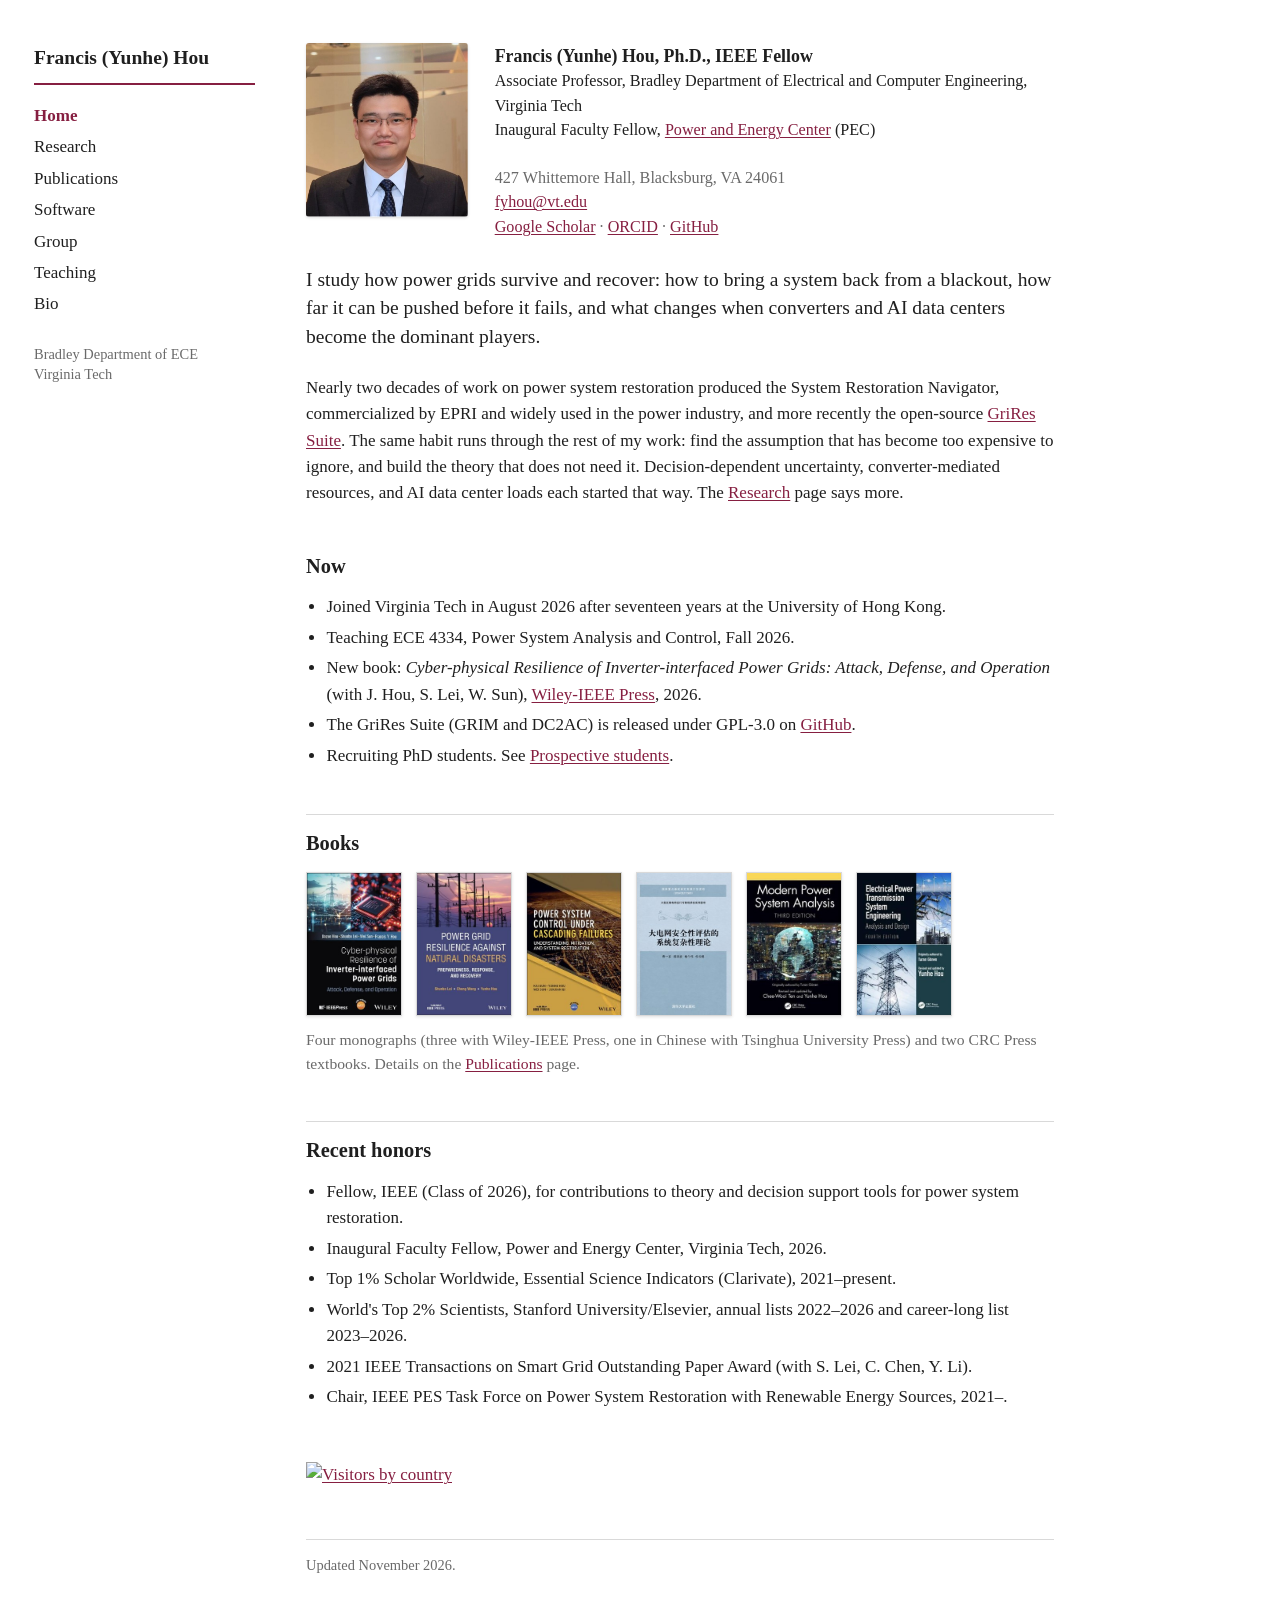
==== index.html @ f2b1e627 "Add 2010 book cover, 2026 preprints; remove duplicate entries - Books: cover for the 2010 Tsinghua U" ====
<!DOCTYPE html>
<html lang="en">
<head>
<meta charset="utf-8">
<meta name="viewport" content="width=device-width, initial-scale=1">
<title>Home — Francis (Yunhe) Hou</title>
<link rel="stylesheet" href="style.css">
<link rel="icon" href="favicon.svg" type="image/svg+xml">
</head>
<body>
<header class="side">
  <a class="name" href="index.html">Francis (Yunhe) Hou</a>
  <nav>
<a href="index.html" class="here">Home</a>
<a href="research.html">Research</a>
<a href="publications.html">Publications</a>
<a href="software.html">Software</a>
<a href="group.html">Group</a>
<a href="teaching.html">Teaching</a>
<a href="bio.html">Bio</a>
  </nav>
  <p class="foot">Bradley Department of ECE<br>Virginia Tech</p>
</header>
<main>

<div class="hero">
  <img src="photo.jpg" alt="Francis (Yunhe) Hou">
  <div class="who">
    <b>Francis (Yunhe) Hou, Ph.D., IEEE Fellow</b>
    Associate Professor, Bradley Department of Electrical and Computer Engineering, Virginia Tech<br>
    Inaugural Faculty Fellow, <a href="https://pec.ece.vt.edu/">Power and Energy Center</a> (PEC)<br><br>
    <span class="contact">
    427 Whittemore Hall, Blacksburg, VA 24061<br>
    <span class="em" data-u="fyhou" data-d="vt.edu">fyhou [at] vt.edu</span><br>
    <a href="https://scholar.google.com/citations?user=V7faMDwAAAAJ">Google Scholar</a> ·
    <a href="https://orcid.org/0000-0002-8882-9897">ORCID</a> ·
    <a href="https://github.com/GriRes">GitHub</a>
    </span>
  </div>
</div>

<p class="lede">I study how power grids survive and recover: how to bring a system back from a blackout, how far it can be pushed before it fails, and what changes when converters and AI data centers become the dominant players.</p>

<p>Nearly two decades of work on power system restoration produced the System Restoration Navigator, commercialized by EPRI and widely used in the power industry, and more recently the open-source <a href="software.html">GriRes Suite</a>. The same habit runs through the rest of my work: find the assumption that has become too expensive to ignore, and build the theory that does not need it. Decision-dependent uncertainty, converter-mediated resources, and AI data center loads each started that way. The <a href="research.html">Research</a> page says more.</p>

<h2>Now</h2>
<ul>
  <li>Joined Virginia Tech in August 2026 after seventeen years at the University of Hong Kong.</li>
  <li>Teaching ECE 4334, Power System Analysis and Control, Fall 2026.</li>
  <li>New book: <i>Cyber-physical Resilience of Inverter-interfaced Power Grids: Attack, Defense, and Operation</i> (with J. Hou, S. Lei, W. Sun), <a href="https://www.wiley.com/en-us/shop/general-energy/cyber-physical-resilience-of-inverter-interfaced-power-grids-attack-defense-and-operation-p-9781394397198">Wiley-IEEE Press</a>, 2026.</li>
  <li>The GriRes Suite (GRIM and DC2AC) is released under GPL-3.0 on <a href="https://github.com/GriRes">GitHub</a>.</li>
  <li>Recruiting PhD students. See <a href="group.html#prospective">Prospective students</a>.</li>
</ul>

<h2>Books</h2>
<p class="shelf">
  <a href="https://www.wiley.com/en-us/shop/general-energy/cyber-physical-resilience-of-inverter-interfaced-power-grids-attack-defense-and-operation-p-9781394397198" title="Cyber-physical Resilience of Inverter-interfaced Power Grids (Wiley-IEEE Press, 2026)"><img src="img/book-cyber-physical-resilience-2026.jpg" alt="Cyber-physical Resilience of Inverter-interfaced Power Grids (Wiley-IEEE Press, 2026)" width="240" height="359"></a>
  <a href="https://www.wiley.com/en-us/power-grid-resilience-against-natural-disasters-preparedness-response-and-recovery-p-9781119801498" title="Power Grid Resilience against Natural Disasters (Wiley-IEEE Press, 2022)"><img src="img/book-grid-resilience-2022.jpg" alt="Power Grid Resilience against Natural Disasters (Wiley-IEEE Press, 2022)" width="240" height="356"></a>
  <a href="https://www.wiley.com/en-us/power-system-control-under-cascading-failures-understanding-mitigation-and-system-restoration-p-9781119282020" title="Power System Control under Cascading Failures (Wiley-IEEE Press, 2019)"><img src="img/book-cascading-failures-2019.jpg" alt="Power System Control under Cascading Failures (Wiley-IEEE Press, 2019)" width="240" height="367"></a>
  <a href="publications.html#books" title="大电网安全性评估的系统复杂性理论 (Tsinghua University Press, 2010)"><img src="img/book-complexity-theory-2010.jpg" alt="大电网安全性评估的系统复杂性理论 (Tsinghua University Press, 2010)" width="240" height="355"></a>
  <a href="https://www.routledge.com/Modern-Power-System-Analysis/Ten-Hou/p/book/9780367655075" title="Modern Power System Analysis, 3rd ed. (CRC Press, 2024)"><img src="img/book-modern-power-system-analysis-3e.jpg" alt="Modern Power System Analysis, 3rd ed. (CRC Press, 2024)" width="240" height="366"></a>
  <a href="https://www.routledge.com/Electrical-Power-Transmission-System-Engineering-Analysis-and-Design/Gonen-Hou/p/book/9780367655044" title="Electrical Power Transmission System Engineering, 4th ed. (CRC Press, 2024)"><img src="img/book-transmission-engineering-4e.jpg" alt="Electrical Power Transmission System Engineering, 4th ed. (CRC Press, 2024)" width="240" height="355"></a>
</p>
<p class="note">Four monographs (three with Wiley-IEEE Press, one in Chinese with Tsinghua University Press) and two CRC Press textbooks. Details on the <a href="publications.html#books">Publications</a> page.</p>

<h2>Recent honors</h2>
<ul>
  <li>Fellow, IEEE (Class of 2026), for contributions to theory and decision support tools for power system restoration.</li>
  <li>Inaugural Faculty Fellow, Power and Energy Center, Virginia Tech, 2026.</li>
  <li>Top 1% Scholar Worldwide, Essential Science Indicators (Clarivate), 2021–present.</li>
  <li>World's Top 2% Scientists, Stanford University/Elsevier, annual lists 2022–2026 and career-long list 2023–2026.</li>
  <li>2021 IEEE Transactions on Smart Grid Outstanding Paper Award (with S. Lei, C. Chen, Y. Li).</li>
  <li>Chair, IEEE PES Task Force on Power System Restoration with Renewable Energy Sources, 2021–.</li>
</ul>

<p class="counter"><a href="https://info.flagcounter.com/WQYU"><img src="https://s07.flagcounter.com/count2/WQYU/bg_FFFFFF/txt_6a6a6a/border_FFFFFF/columns_5/maxflags_15/viewers_0/labels_1/pageviews_1/flags_0/percent_0/" alt="Visitors by country"></a></p>

<footer>Updated November 2026.</footer>
</main>
<script>document.querySelectorAll('.em').forEach(function(s){var a=s.dataset.u+'@'+s.dataset.d;var l=document.createElement('a');l.href='mailto:'+a;l.textContent=a;s.replaceWith(l);});</script>
</body>
</html>
---- style.css ----
:root{--ink:#1f1f1f;--mute:#6a6a6a;--rule:#d9d9d9;--accent:#861f41;--bg:#fff;}
*{box-sizing:border-box}
html{font-size:17px}
body{margin:0;background:var(--bg);color:var(--ink);
  font-family:Charter,"Iowan Old Style","Palatino Linotype",Georgia,serif;line-height:1.55;
  display:grid;grid-template-columns:13rem minmax(0,44rem);column-gap:3rem;padding:2.5rem 2rem 4rem}
.side{position:sticky;top:2.5rem;align-self:start}
.name{display:block;font-size:1.15rem;font-weight:700;color:var(--ink);text-decoration:none;
  padding-bottom:.6rem;border-bottom:2px solid var(--accent);margin-bottom:.9rem}
nav a{display:block;color:var(--ink);text-decoration:none;padding:.15rem 0}
nav a.here{color:var(--accent);font-weight:700}
nav a:hover{color:var(--accent)}
.foot{color:var(--mute);font-size:.85rem;margin-top:1.4rem;line-height:1.4}
main{min-width:0}
h1{font-size:1.85rem;line-height:1.2;margin:0 0 1.4rem;font-weight:700;letter-spacing:-.01em}
h2{font-size:1.2rem;margin:2.6rem 0 .7rem;font-weight:700;padding-top:.8rem;border-top:1px solid var(--rule)}
h2:first-of-type{border-top:0;padding-top:0}
h3{font-size:1rem;margin:1.4rem 0 .4rem;font-weight:700}
p{margin:0 0 .9rem}
a{color:var(--accent);text-underline-offset:2px;text-decoration-thickness:1px}
a:hover{text-decoration-thickness:2px}
.lede{font-size:1.15rem;line-height:1.45;margin:0 0 1.4rem}
.hero{display:flex;gap:1.6rem;align-items:flex-start;margin-bottom:1.6rem}
.hero img{width:9.5rem;height:auto;border-radius:3px;flex:none;box-shadow:0 1px 3px rgba(0,0,0,.12)}
.hero .who{font-size:.95rem;line-height:1.5}
.who b{display:block;font-size:1.05rem}
.contact{font-size:.95rem;color:var(--mute)}
.contact a{color:var(--accent);text-underline-offset:2px;text-decoration-thickness:1px}
ul{padding-left:1.2rem;margin:0 0 .9rem}
li{margin:.25rem 0}
ul.refs li{margin:.45rem 0;font-size:.95rem}
ul.plain{list-style:none;padding:0}
table{border-collapse:collapse;width:100%;font-size:.92rem;margin:0 0 1rem}
th,td{text-align:left;vertical-align:top;padding:.5rem .7rem .5rem 0;border-bottom:1px solid var(--rule)}
tr:last-child td{border-bottom:0}
td:first-child{min-width:9.5rem}
@media (max-width:820px){td:first-child{min-width:7rem}}
th{font-weight:700}
.note{color:var(--mute);font-size:.92rem}
.justify p{text-align:justify;hyphens:auto;-webkit-hyphens:auto}
.justify p.lede{text-align:left}
.epigraph{margin-top:2.5rem;text-align:right!important;line-height:1.5}
.books{list-style:none;padding:0;margin:.5rem 0 1.2rem;display:grid;grid-template-columns:repeat(6,1fr);gap:1.4rem .9rem}
.books li{margin:0;font-size:.78rem;line-height:1.35}
.books img{display:block;width:100%;height:auto;aspect-ratio:2/3;object-fit:cover;border:1px solid var(--rule);box-shadow:0 1px 3px rgba(0,0,0,.12);margin-bottom:.55rem}
.books .bt{display:block;font-weight:700;margin-bottom:.2rem}
.books .bt a{color:var(--ink);text-decoration:none}
.books .bt a:hover{color:var(--accent)}
.books .ba,.books .bp{display:block;color:var(--mute)}
.shelf{display:flex;flex-wrap:wrap;gap:.8rem;margin:.5rem 0 .7rem}
.shelf a{display:block;line-height:0}
.shelf img{height:8.5rem;width:auto;aspect-ratio:2/3;object-fit:cover;border:1px solid var(--rule);box-shadow:0 1px 3px rgba(0,0,0,.12)}
.counter{margin-top:3rem}
.counter img{max-width:100%;height:auto}
footer{margin-top:3rem;padding-top:.8rem;border-top:1px solid var(--rule);color:var(--mute);font-size:.85rem}
.tag{display:inline-block;font-size:.8rem;color:var(--mute);margin-left:.4rem}
@media (max-width:820px){
  html{font-size:16px}
  body{display:block;padding:1.2rem 1.1rem 3rem}
  .side{position:static;margin-bottom:1.4rem}
  nav{display:flex;flex-wrap:wrap;gap:.2rem 1rem}
  .foot{display:none}
  .hero{flex-direction:column}
  .hero img{width:7rem}
  .shelf{display:grid;grid-template-columns:repeat(6,1fr);gap:.45rem}
  .shelf img{width:100%;height:auto}
  .books{grid-template-columns:repeat(3,1fr);gap:1.2rem .9rem}
}
@media (prefers-reduced-motion:reduce){*{transition:none!important}}
@media print{.side,.counter,footer{display:none}body{display:block;padding:0}}
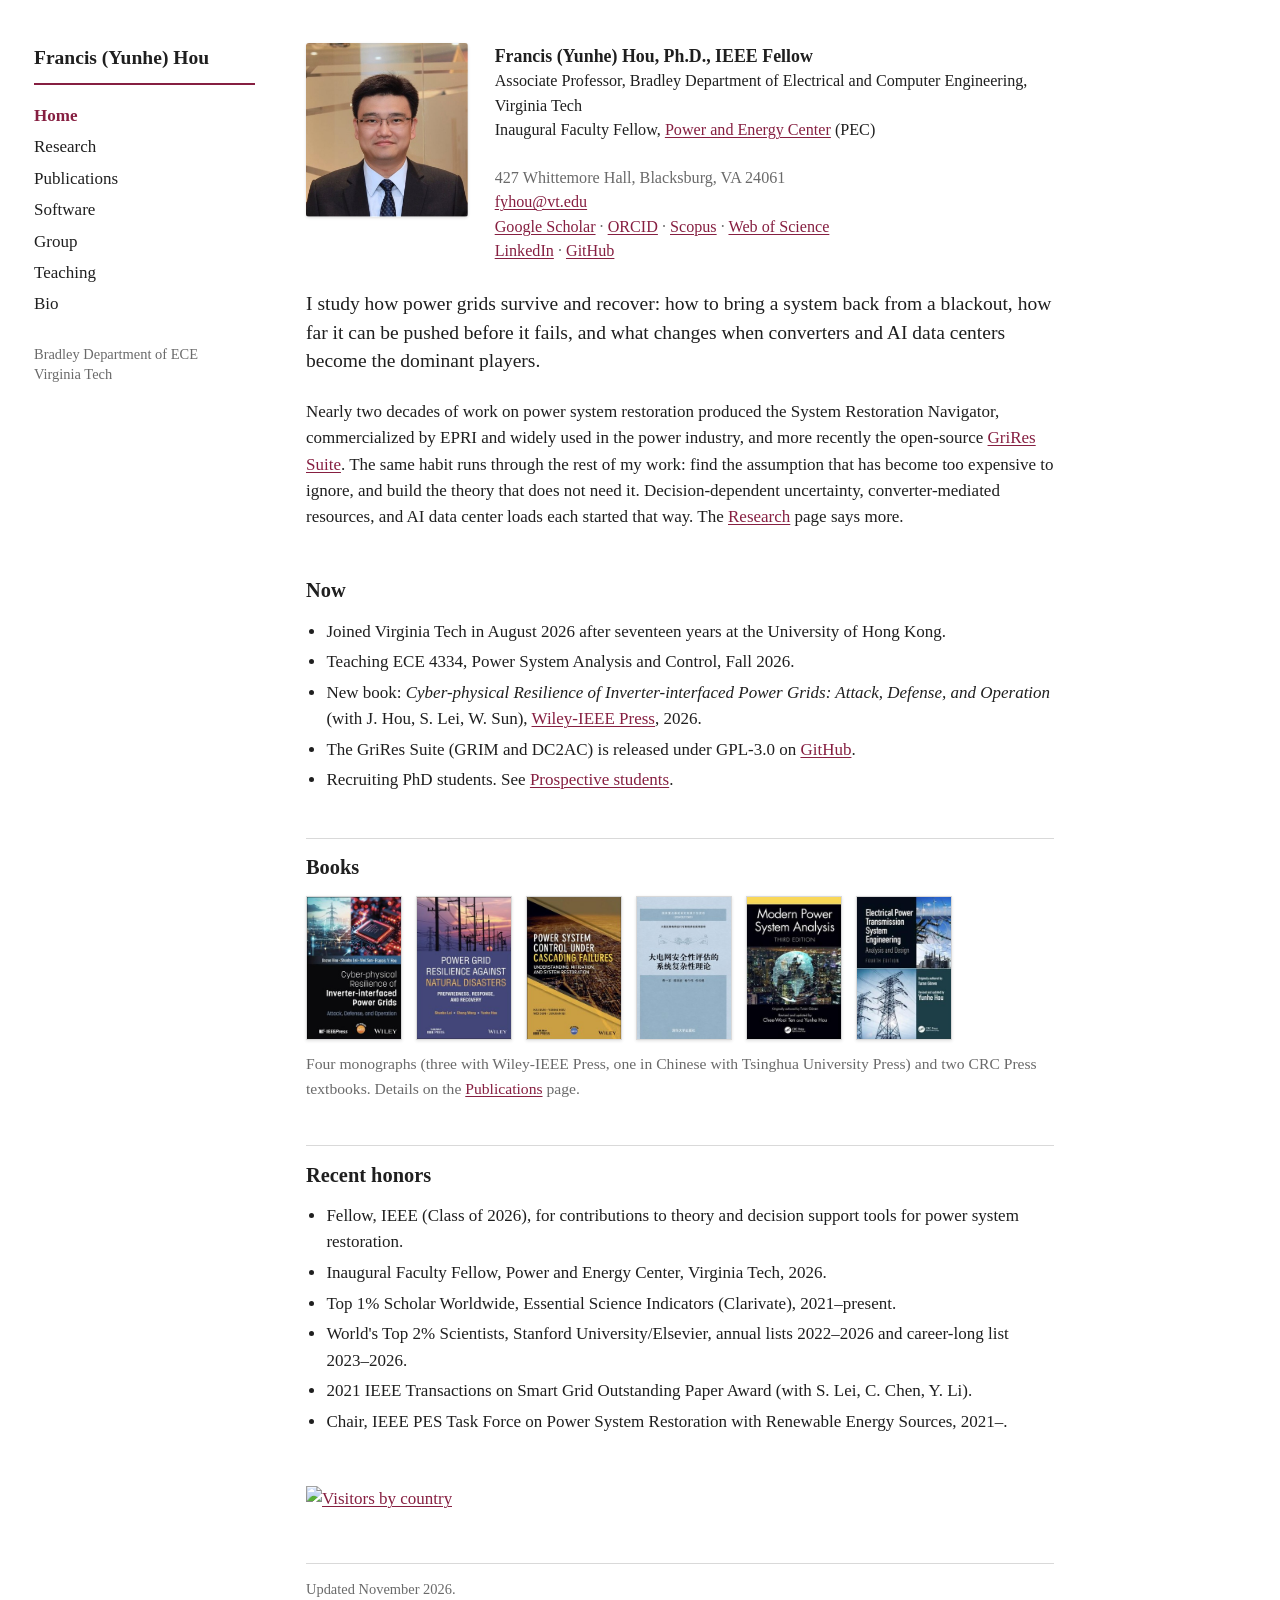
==== commit 83237c7c: "Home: add Scopus, Web of Science and LinkedIn profile links Co-Authored-By: Claude Opus 5.5 <noreply" ====
--- a/index.html
+++ b/index.html
@@ -34,6 +34,9 @@
     <span class="em" data-u="fyhou" data-d="vt.edu">fyhou [at] vt.edu</span><br>
     <a href="https://scholar.google.com/citations?user=V7faMDwAAAAJ">Google Scholar</a> ·
     <a href="https://orcid.org/0000-0002-8882-9897">ORCID</a> ·
+    <a href="https://www.scopus.com/authid/detail.uri?authorId=7402198555">Scopus</a> ·
+    <a href="https://www.webofscience.com/wos/author/record/C-1757-2009">Web of Science</a><br>
+    <a href="https://www.linkedin.com/in/yunhe-francis-hou-6a803316/">LinkedIn</a> ·
     <a href="https://github.com/GriRes">GitHub</a>
     </span>
   </div>
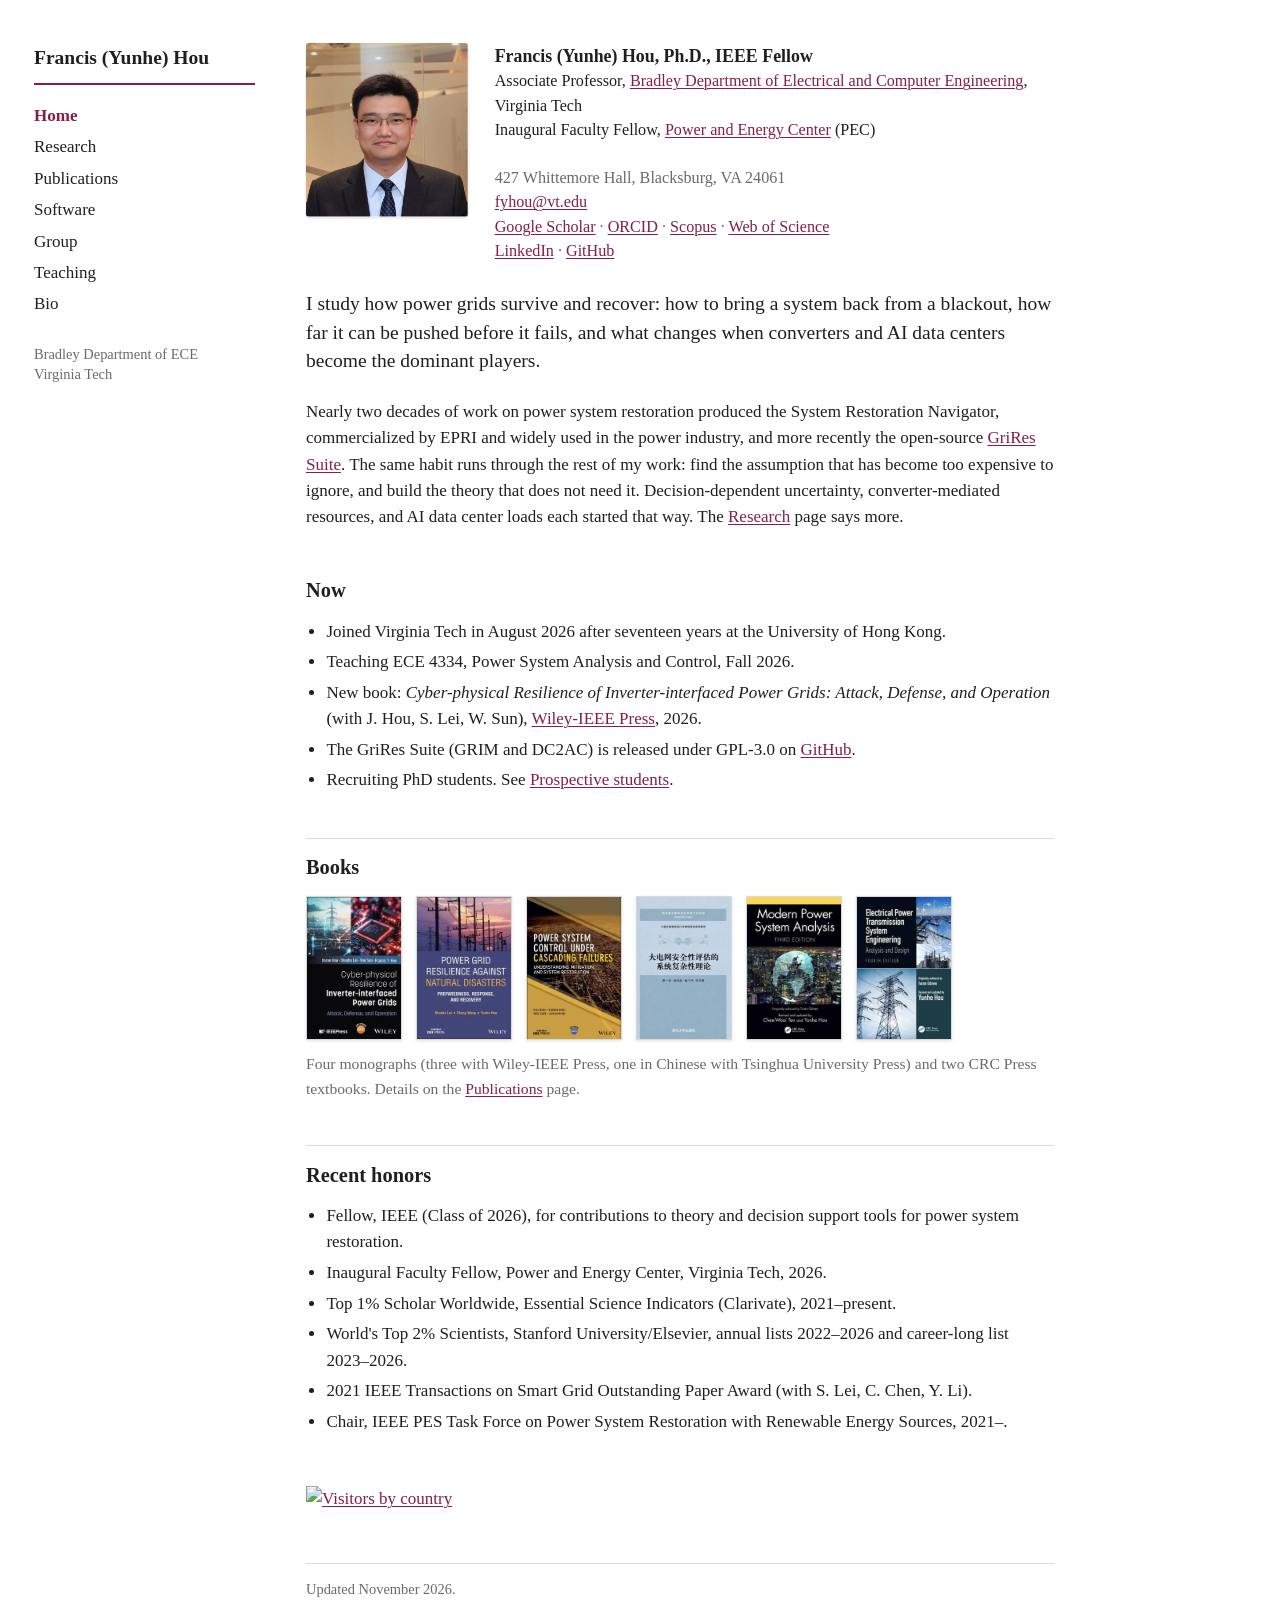
==== commit beac487f: "Fix PEC link; link department and Virginia Tech - PEC now points to https://power.ece.vt.edu/index.h" ====
--- a/index.html
+++ b/index.html
@@ -19,7 +19,7 @@
 <a href="teaching.html">Teaching</a>
 <a href="bio.html">Bio</a>
   </nav>
-  <p class="foot">Bradley Department of ECE<br>Virginia Tech</p>
+  <p class="foot"><a href="https://ece.vt.edu/">Bradley Department of ECE</a><br><a href="https://www.vt.edu/">Virginia Tech</a></p>
 </header>
 <main>
 
@@ -27,8 +27,8 @@
   <img src="photo.jpg" alt="Francis (Yunhe) Hou">
   <div class="who">
     <b>Francis (Yunhe) Hou, Ph.D., IEEE Fellow</b>
-    Associate Professor, Bradley Department of Electrical and Computer Engineering, Virginia Tech<br>
-    Inaugural Faculty Fellow, <a href="https://pec.ece.vt.edu/">Power and Energy Center</a> (PEC)<br><br>
+    Associate Professor, <a href="https://ece.vt.edu/">Bradley Department of Electrical and Computer Engineering</a>, Virginia Tech<br>
+    Inaugural Faculty Fellow, <a href="https://power.ece.vt.edu/index.html">Power and Energy Center</a> (PEC)<br><br>
     <span class="contact">
     427 Whittemore Hall, Blacksburg, VA 24061<br>
     <span class="em" data-u="fyhou" data-d="vt.edu">fyhou [at] vt.edu</span><br>
--- a/style.css
+++ b/style.css
@@ -12,6 +12,8 @@
 nav a.here{color:var(--accent);font-weight:700}
 nav a:hover{color:var(--accent)}
 .foot{color:var(--mute);font-size:.85rem;margin-top:1.4rem;line-height:1.4}
+.foot a{color:var(--mute);text-decoration:none}
+.foot a:hover{color:var(--accent);text-decoration:underline}
 main{min-width:0}
 h1{font-size:1.85rem;line-height:1.2;margin:0 0 1.4rem;font-weight:700;letter-spacing:-.01em}
 h2{font-size:1.2rem;margin:2.6rem 0 .7rem;font-weight:700;padding-top:.8rem;border-top:1px solid var(--rule)}
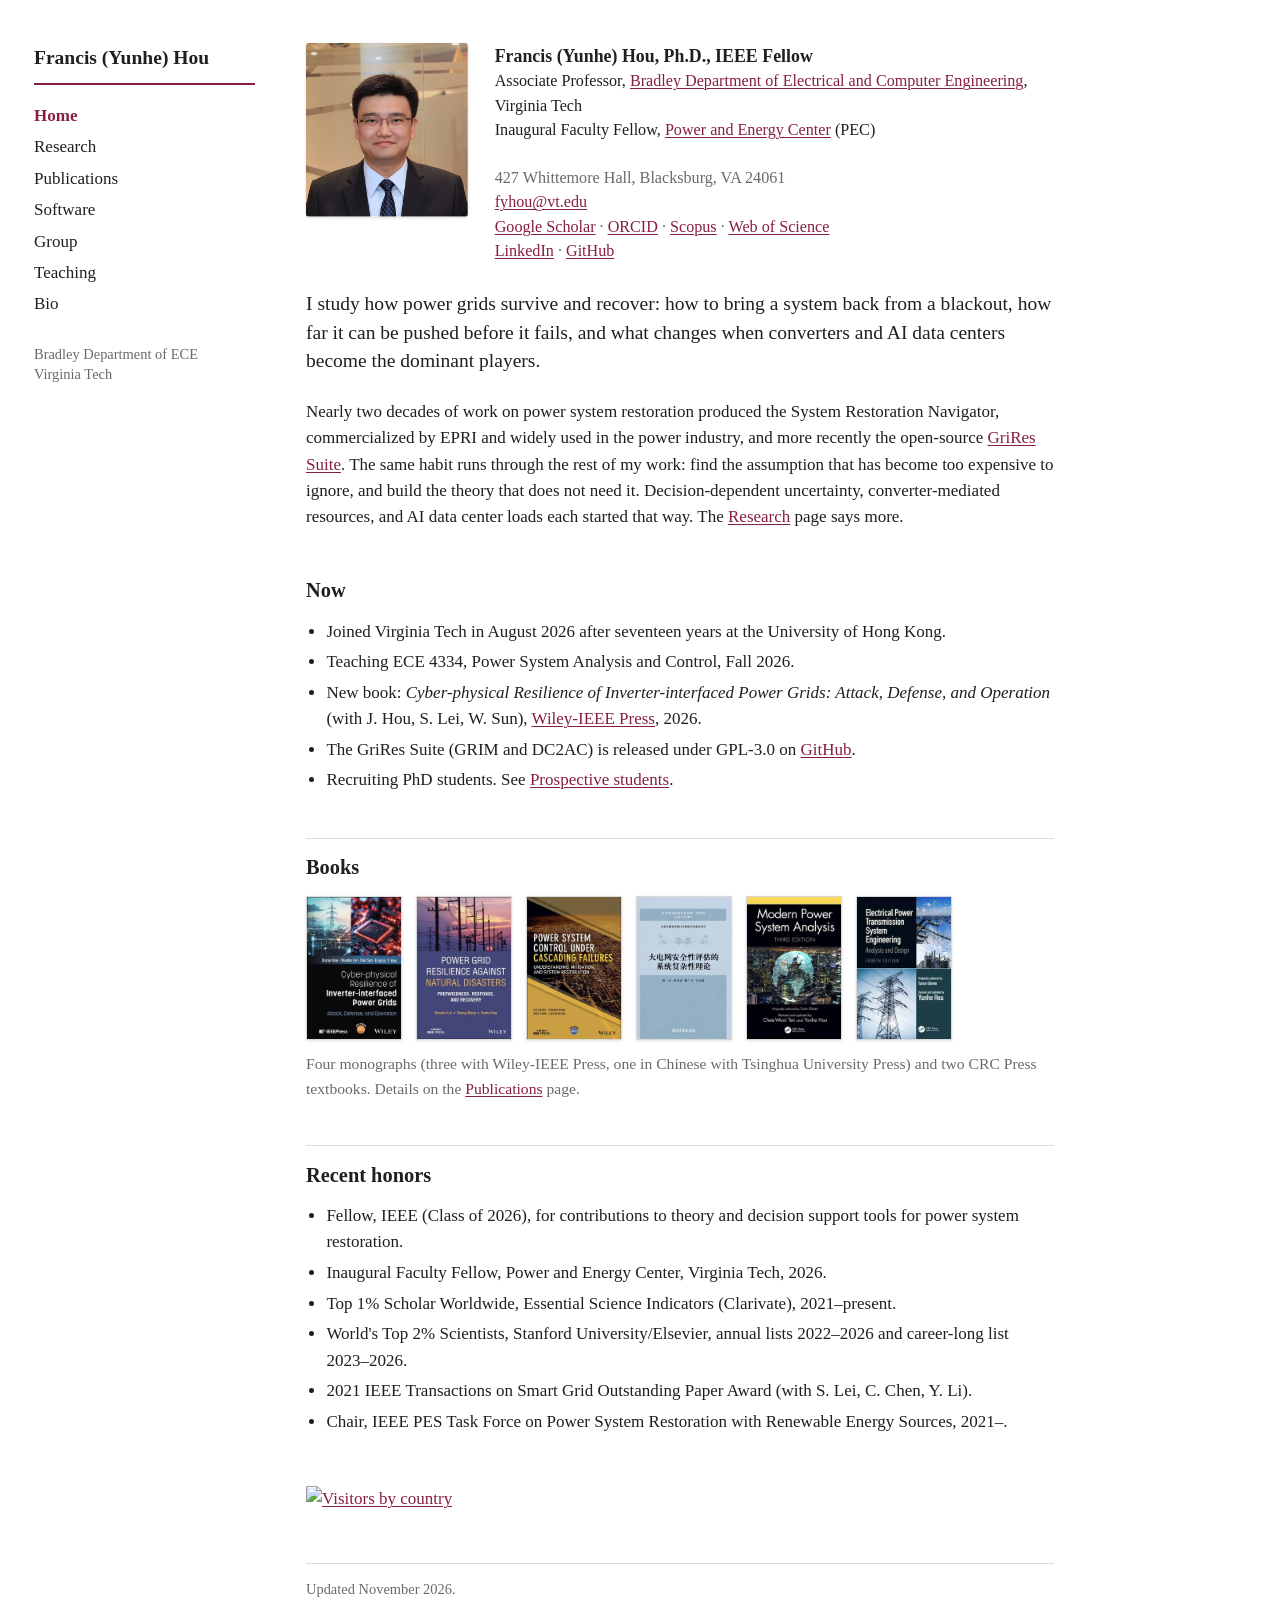
==== commit 23dbcf61: "Add page for the 2010 monograph with cover preview Co-Authored-By: Claude Opus 5.5 <noreply@anthropi" ====
--- a/index.html
+++ b/index.html
@@ -60,7 +60,7 @@
   <a href="https://www.wiley.com/en-us/shop/general-energy/cyber-physical-resilience-of-inverter-interfaced-power-grids-attack-defense-and-operation-p-9781394397198" title="Cyber-physical Resilience of Inverter-interfaced Power Grids (Wiley-IEEE Press, 2026)"><img src="img/book-cyber-physical-resilience-2026.jpg" alt="Cyber-physical Resilience of Inverter-interfaced Power Grids (Wiley-IEEE Press, 2026)" width="240" height="359"></a>
   <a href="https://www.wiley.com/en-us/power-grid-resilience-against-natural-disasters-preparedness-response-and-recovery-p-9781119801498" title="Power Grid Resilience against Natural Disasters (Wiley-IEEE Press, 2022)"><img src="img/book-grid-resilience-2022.jpg" alt="Power Grid Resilience against Natural Disasters (Wiley-IEEE Press, 2022)" width="240" height="356"></a>
   <a href="https://www.wiley.com/en-us/power-system-control-under-cascading-failures-understanding-mitigation-and-system-restoration-p-9781119282020" title="Power System Control under Cascading Failures (Wiley-IEEE Press, 2019)"><img src="img/book-cascading-failures-2019.jpg" alt="Power System Control under Cascading Failures (Wiley-IEEE Press, 2019)" width="240" height="367"></a>
-  <a href="publications.html#books" title="大电网安全性评估的系统复杂性理论 (Tsinghua University Press, 2010)"><img src="img/book-complexity-theory-2010.jpg" alt="大电网安全性评估的系统复杂性理论 (Tsinghua University Press, 2010)" width="240" height="355"></a>
+  <a href="book-2010.html" title="大电网安全性评估的系统复杂性理论 (Tsinghua University Press, 2010)"><img src="img/book-complexity-theory-2010.jpg" alt="大电网安全性评估的系统复杂性理论 (Tsinghua University Press, 2010)" width="240" height="355"></a>
   <a href="https://www.routledge.com/Modern-Power-System-Analysis/Ten-Hou/p/book/9780367655075" title="Modern Power System Analysis, 3rd ed. (CRC Press, 2024)"><img src="img/book-modern-power-system-analysis-3e.jpg" alt="Modern Power System Analysis, 3rd ed. (CRC Press, 2024)" width="240" height="366"></a>
   <a href="https://www.routledge.com/Electrical-Power-Transmission-System-Engineering-Analysis-and-Design/Gonen-Hou/p/book/9780367655044" title="Electrical Power Transmission System Engineering, 4th ed. (CRC Press, 2024)"><img src="img/book-transmission-engineering-4e.jpg" alt="Electrical Power Transmission System Engineering, 4th ed. (CRC Press, 2024)" width="240" height="355"></a>
 </p>
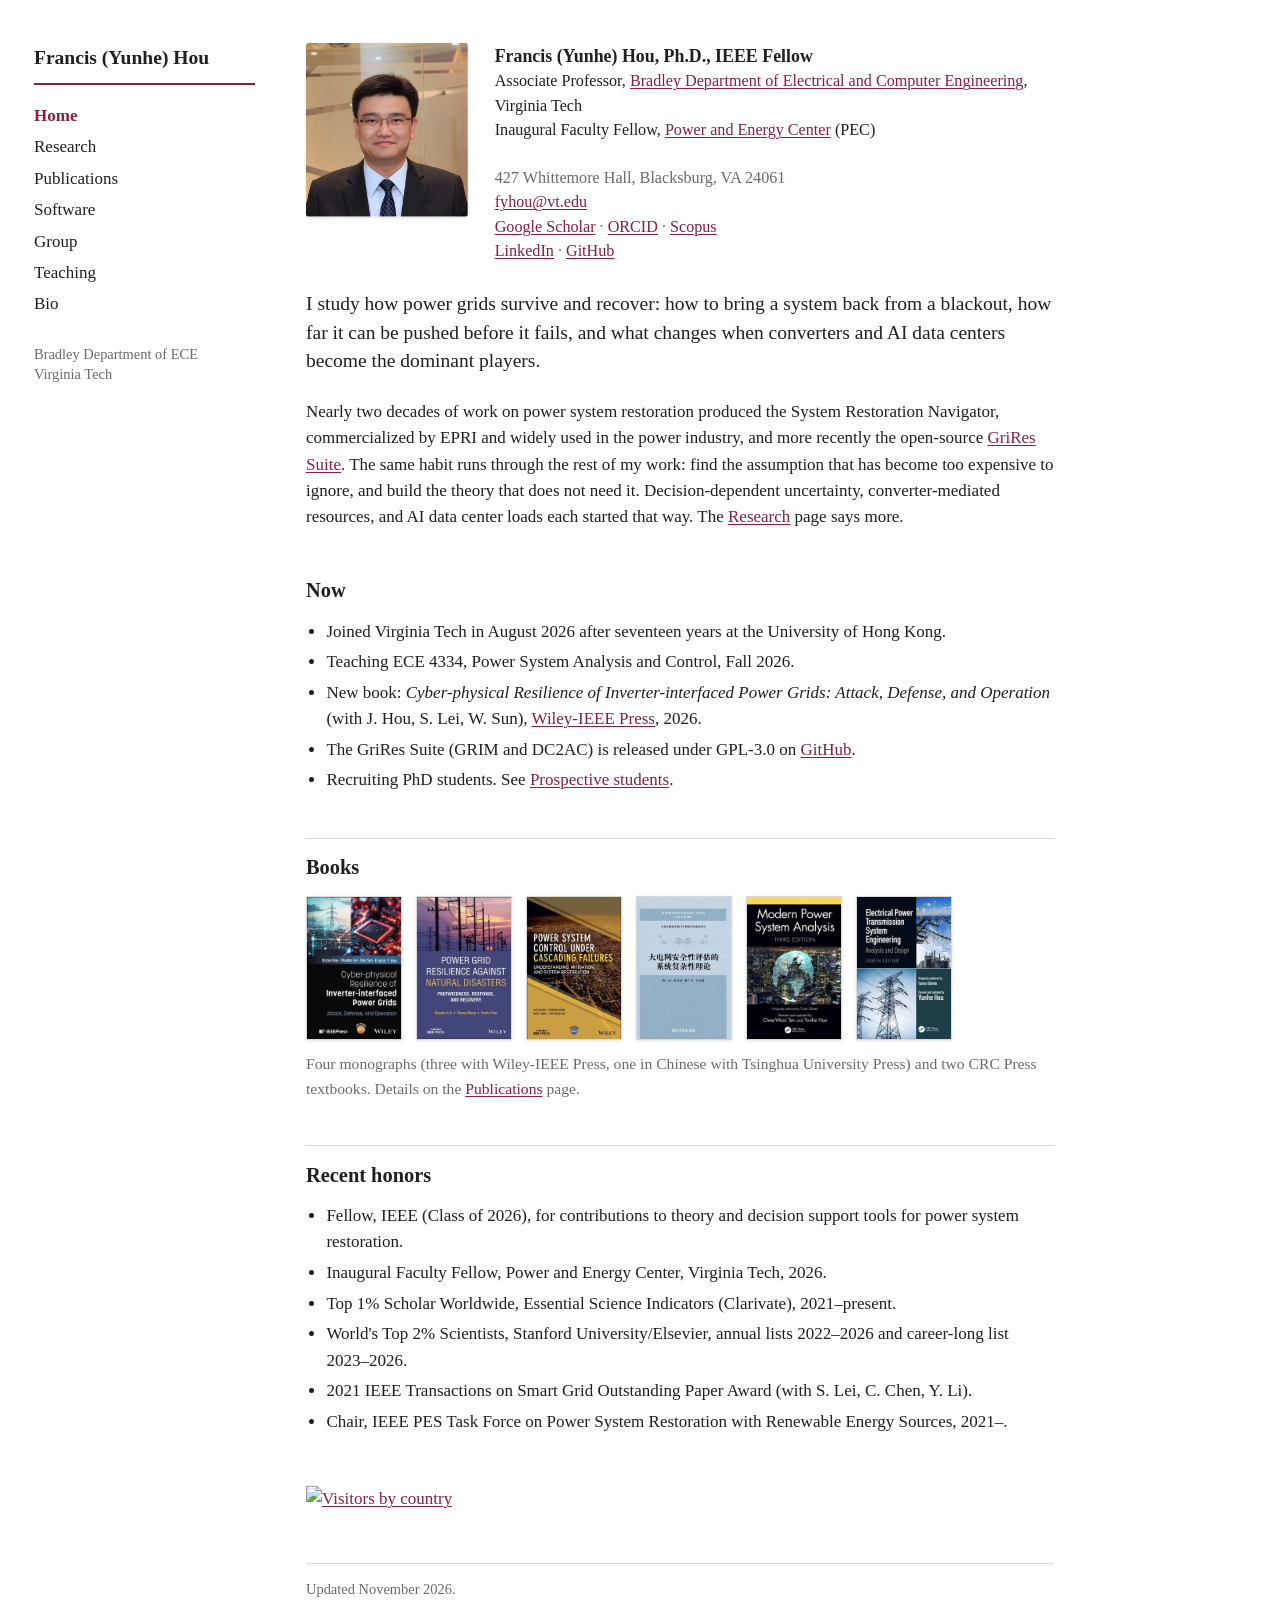
==== commit 6c3c05cd: "Home: remove empty Web of Science profile link Co-Authored-By: Claude Opus 5.5 <noreply@anthropic.co" ====
--- a/index.html
+++ b/index.html
@@ -34,8 +34,7 @@
     <span class="em" data-u="fyhou" data-d="vt.edu">fyhou [at] vt.edu</span><br>
     <a href="https://scholar.google.com/citations?user=V7faMDwAAAAJ">Google Scholar</a> ·
     <a href="https://orcid.org/0000-0002-8882-9897">ORCID</a> ·
-    <a href="https://www.scopus.com/authid/detail.uri?authorId=7402198555">Scopus</a> ·
-    <a href="https://www.webofscience.com/wos/author/record/C-1757-2009">Web of Science</a><br>
+    <a href="https://www.scopus.com/authid/detail.uri?authorId=7402198555">Scopus</a><br>
     <a href="https://www.linkedin.com/in/yunhe-francis-hou-6a803316/">LinkedIn</a> ·
     <a href="https://github.com/GriRes">GitHub</a>
     </span>
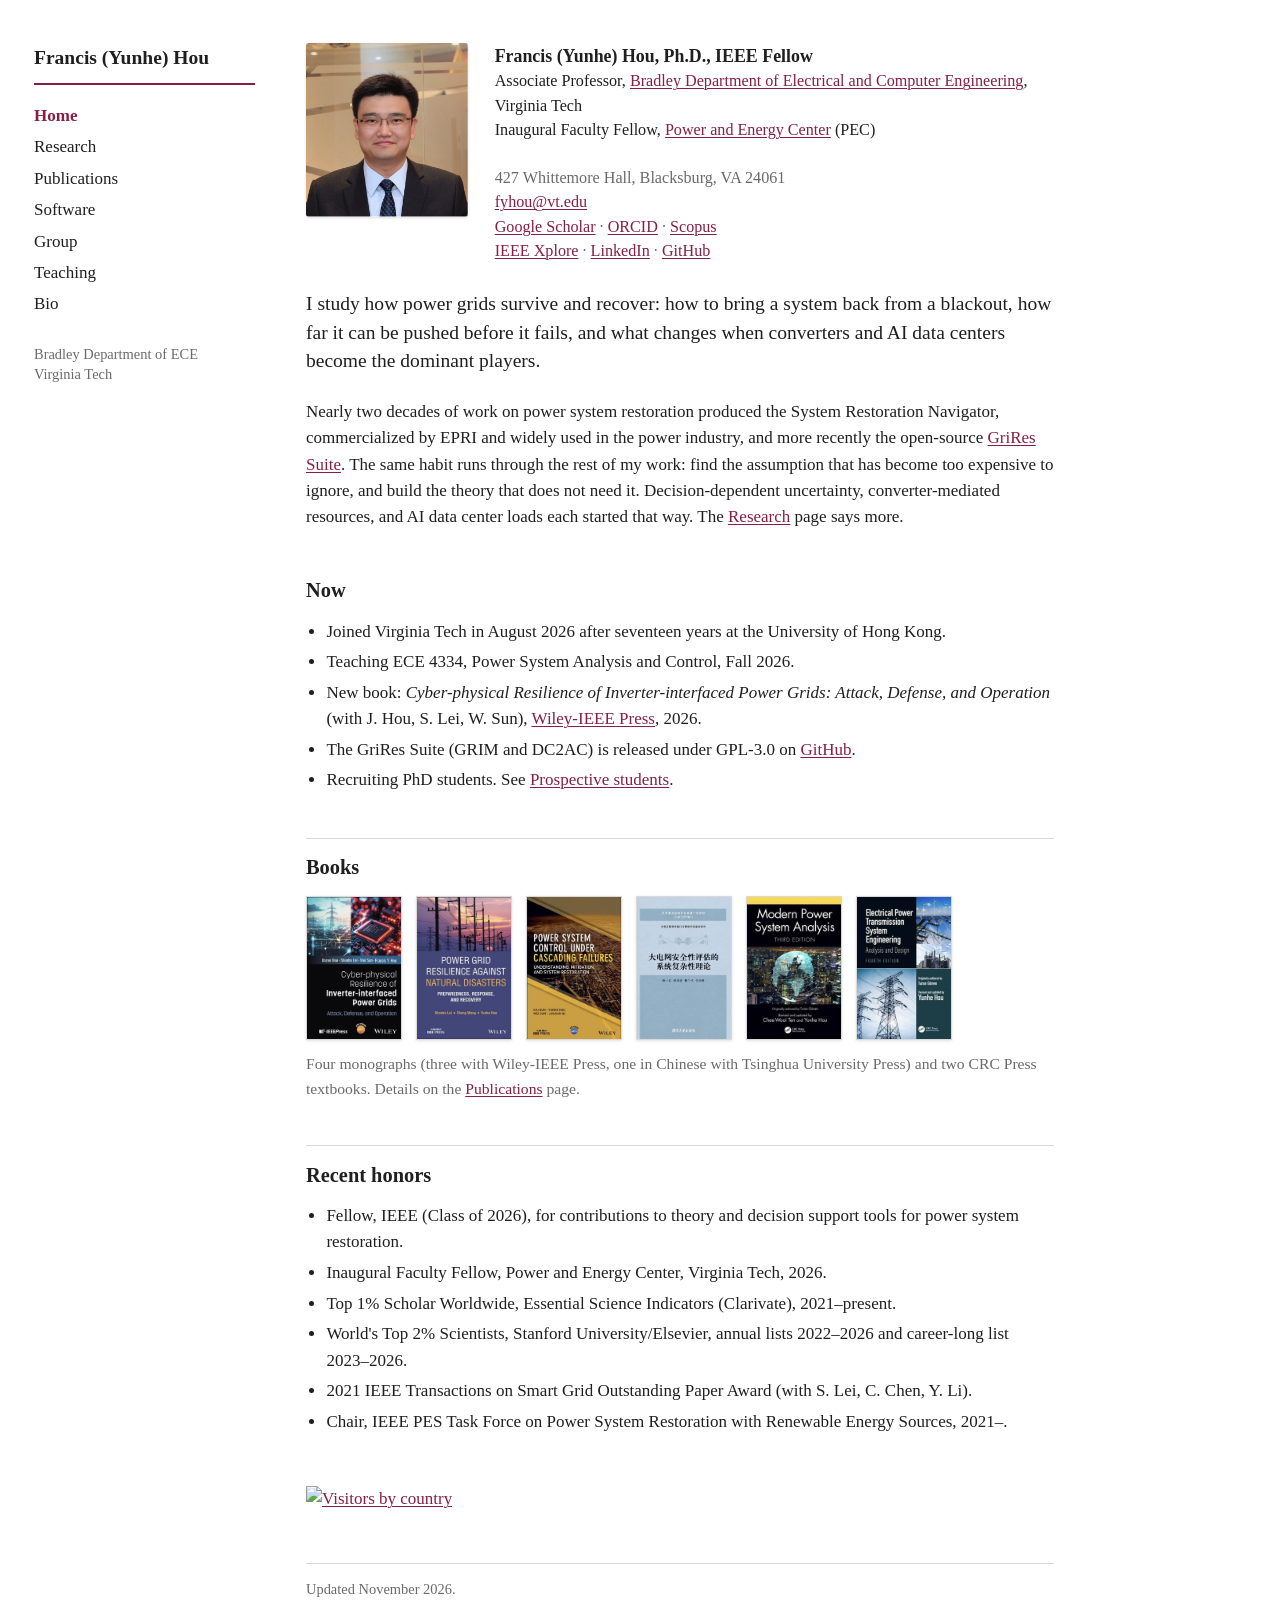
==== commit 6cc5b22a: "Home: add IEEE Xplore author profile link Co-Authored-By: Claude Opus 5.5 <noreply@anthropic.com> Cl" ====
--- a/index.html
+++ b/index.html
@@ -35,6 +35,7 @@
     <a href="https://scholar.google.com/citations?user=V7faMDwAAAAJ">Google Scholar</a> ·
     <a href="https://orcid.org/0000-0002-8882-9897">ORCID</a> ·
     <a href="https://www.scopus.com/authid/detail.uri?authorId=7402198555">Scopus</a><br>
+    <a href="https://ieeexplore.ieee.org/author/37276077800">IEEE Xplore</a> ·
     <a href="https://www.linkedin.com/in/yunhe-francis-hou-6a803316/">LinkedIn</a> ·
     <a href="https://github.com/GriRes">GitHub</a>
     </span>
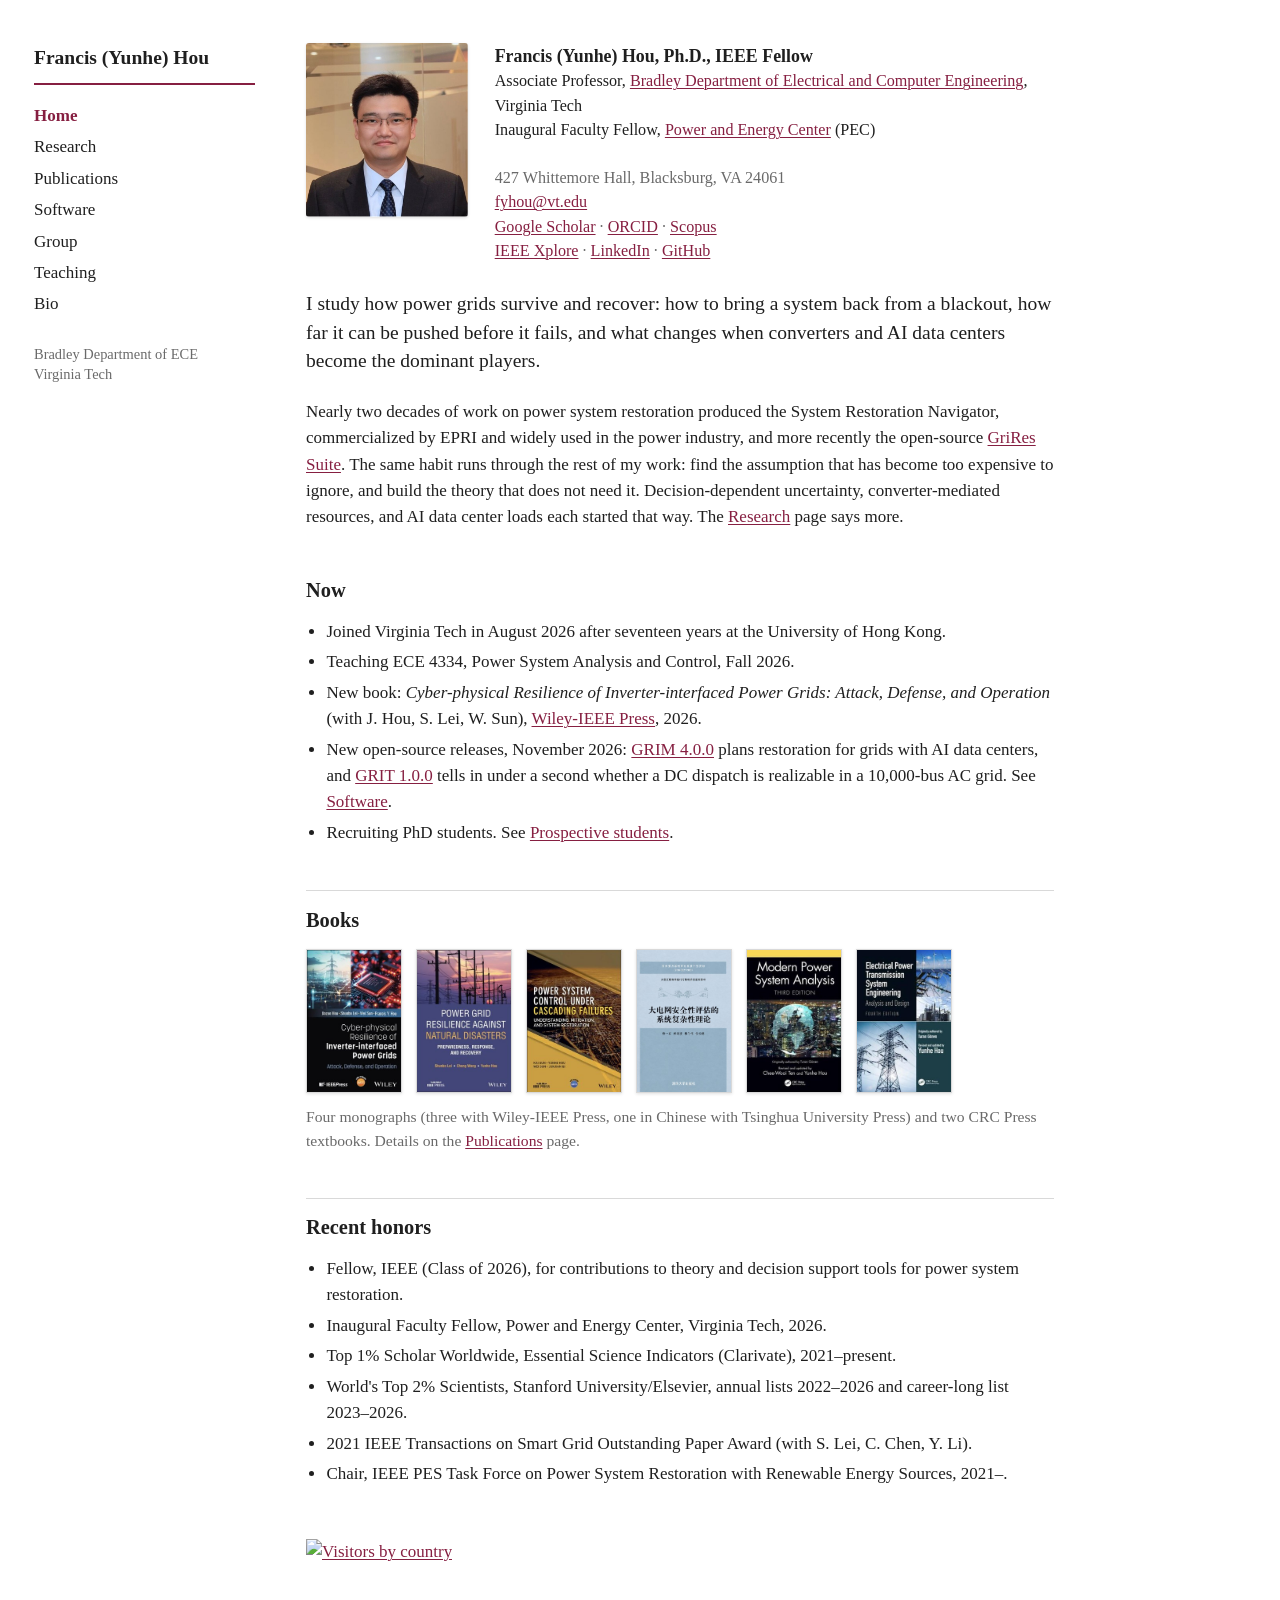
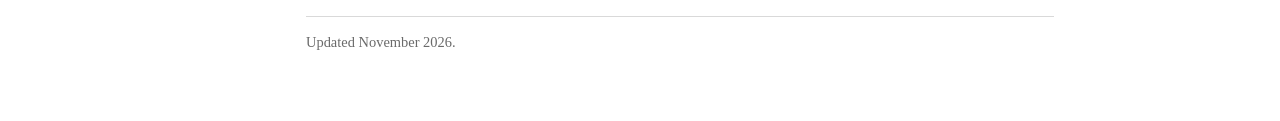
==== commit 1cc32fdb: "Software: GRIM 4.0.0 and GRIT 1.0.0" ====
--- a/index.html
+++ b/index.html
@@ -51,7 +51,7 @@
   <li>Joined Virginia Tech in August 2026 after seventeen years at the University of Hong Kong.</li>
   <li>Teaching ECE 4334, Power System Analysis and Control, Fall 2026.</li>
   <li>New book: <i>Cyber-physical Resilience of Inverter-interfaced Power Grids: Attack, Defense, and Operation</i> (with J. Hou, S. Lei, W. Sun), <a href="https://www.wiley.com/en-us/shop/general-energy/cyber-physical-resilience-of-inverter-interfaced-power-grids-attack-defense-and-operation-p-9781394397198">Wiley-IEEE Press</a>, 2026.</li>
-  <li>The GriRes Suite (GRIM and DC2AC) is released under GPL-3.0 on <a href="https://github.com/GriRes">GitHub</a>.</li>
+  <li>New open-source releases, November 2026: <a href="https://github.com/GriRes/GRIM">GRIM 4.0.0</a> plans restoration for grids with AI data centers, and <a href="https://github.com/GriRes/GRIT">GRIT 1.0.0</a> tells in under a second whether a DC dispatch is realizable in a 10,000-bus AC grid. See <a href="software.html">Software</a>.</li>
   <li>Recruiting PhD students. See <a href="group.html#prospective">Prospective students</a>.</li>
 </ul>
 
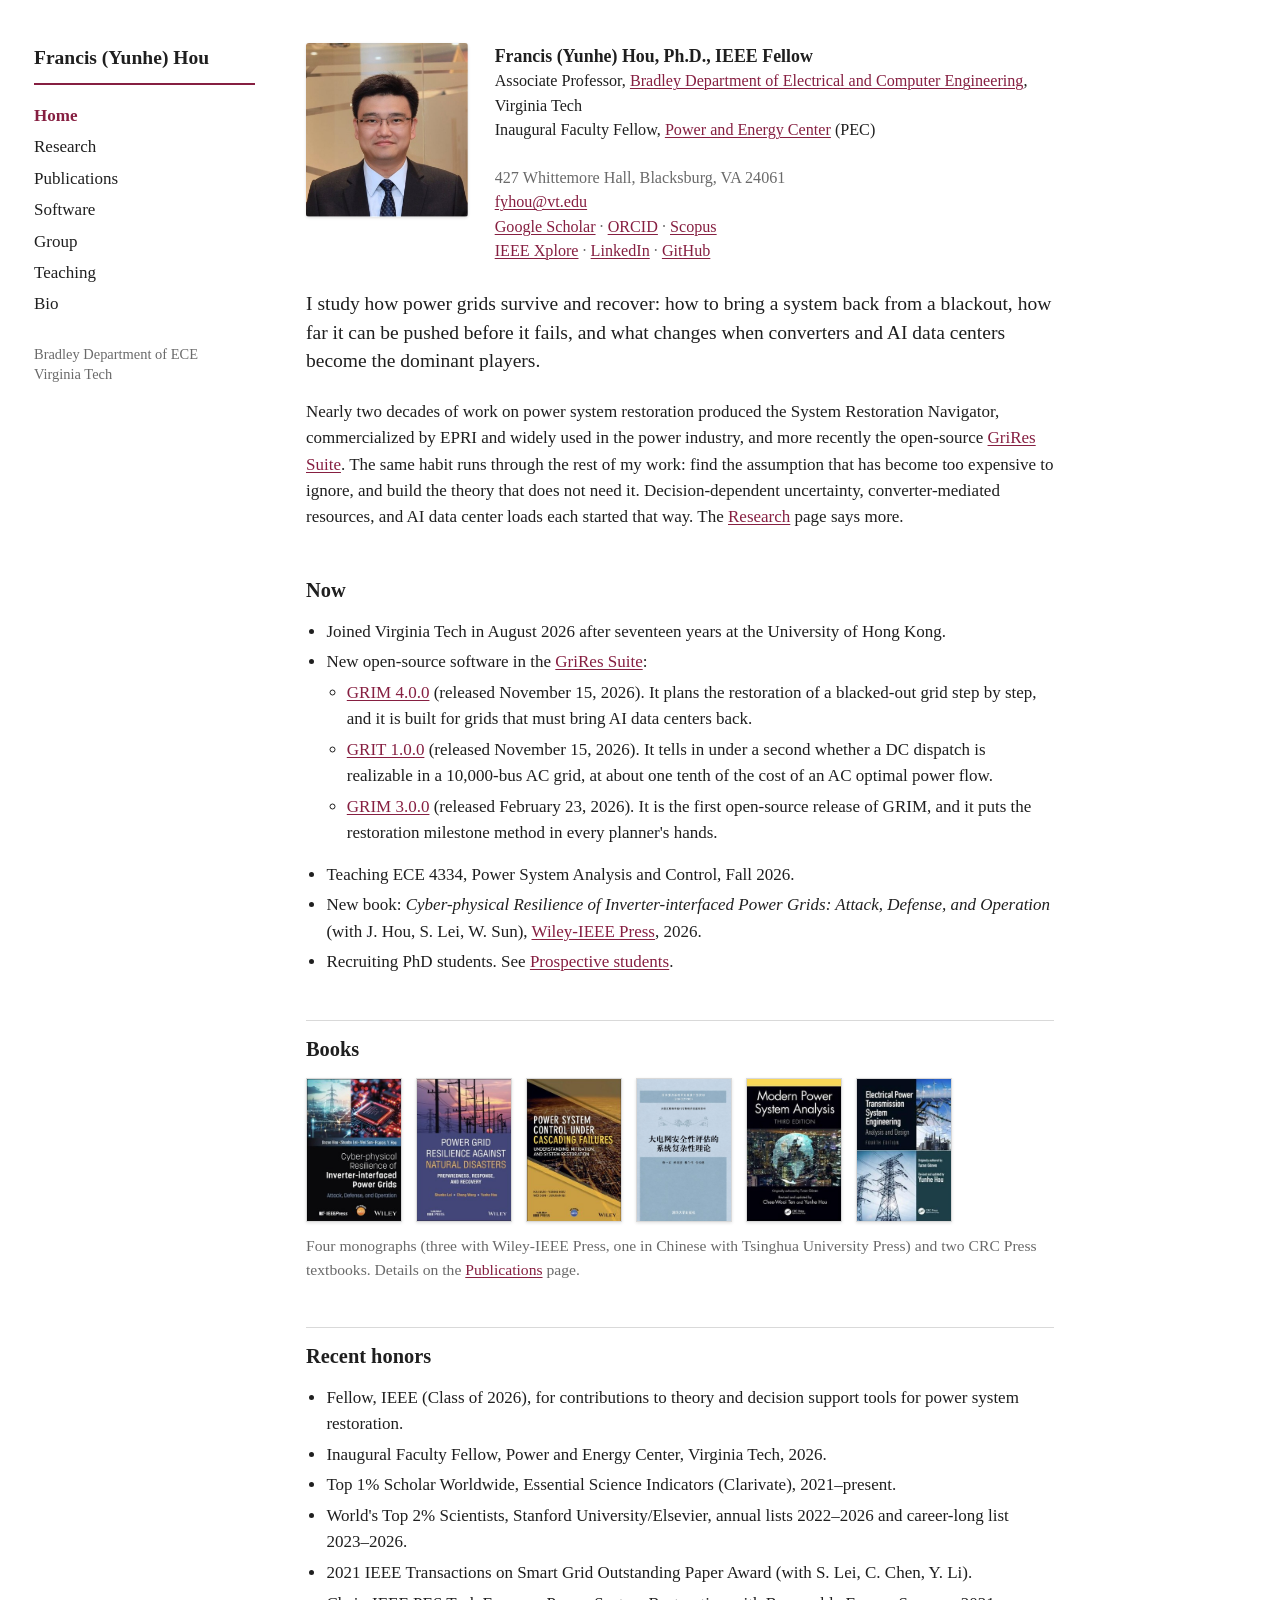
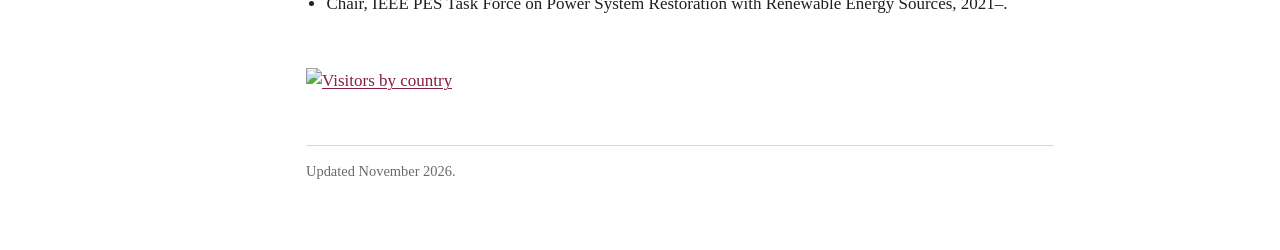
==== commit ab1ad79a: "Home: list GRIM and GRIT releases under Now" ====
--- a/index.html
+++ b/index.html
@@ -49,9 +49,15 @@
 <h2>Now</h2>
 <ul>
   <li>Joined Virginia Tech in August 2026 after seventeen years at the University of Hong Kong.</li>
+  <li>New open-source software in the <a href="software.html">GriRes Suite</a>:
+    <ul>
+      <li><a href="https://github.com/GriRes/GRIM/releases/tag/v4.0.0">GRIM 4.0.0</a> (released November 15, 2026). It plans the restoration of a blacked-out grid step by step, and it is built for grids that must bring AI data centers back.</li>
+      <li><a href="https://github.com/GriRes/GRIT/releases/tag/v1.0.0">GRIT 1.0.0</a> (released November 15, 2026). It tells in under a second whether a DC dispatch is realizable in a 10,000-bus AC grid, at about one tenth of the cost of an AC optimal power flow.</li>
+      <li><a href="https://github.com/GriRes/GRIM/tree/f3e187225a572bd38b22f63463b49b82459805ea">GRIM 3.0.0</a> (released February 23, 2026). It is the first open-source release of GRIM, and it puts the restoration milestone method in every planner's hands.</li>
+    </ul>
+  </li>
   <li>Teaching ECE 4334, Power System Analysis and Control, Fall 2026.</li>
   <li>New book: <i>Cyber-physical Resilience of Inverter-interfaced Power Grids: Attack, Defense, and Operation</i> (with J. Hou, S. Lei, W. Sun), <a href="https://www.wiley.com/en-us/shop/general-energy/cyber-physical-resilience-of-inverter-interfaced-power-grids-attack-defense-and-operation-p-9781394397198">Wiley-IEEE Press</a>, 2026.</li>
-  <li>New open-source releases, November 2026: <a href="https://github.com/GriRes/GRIM">GRIM 4.0.0</a> plans restoration for grids with AI data centers, and <a href="https://github.com/GriRes/GRIT">GRIT 1.0.0</a> tells in under a second whether a DC dispatch is realizable in a 10,000-bus AC grid. See <a href="software.html">Software</a>.</li>
   <li>Recruiting PhD students. See <a href="group.html#prospective">Prospective students</a>.</li>
 </ul>
 
